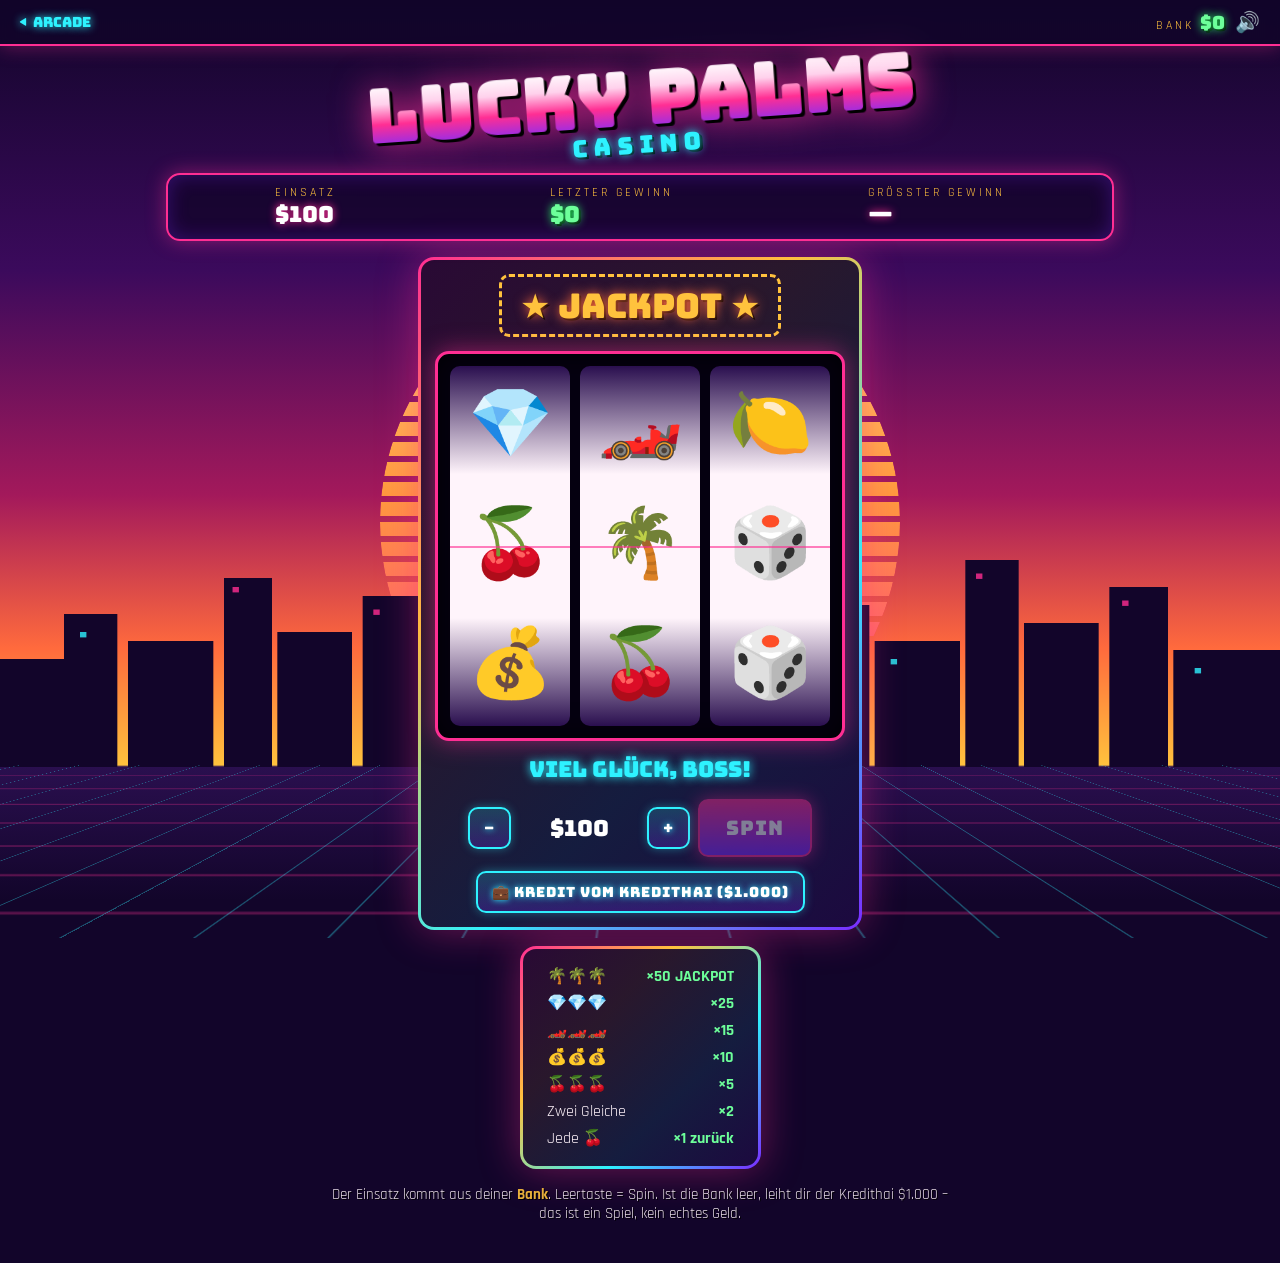
==== neon-heat/casino.html @ c2a8f88b "Add Neon Heat Arcade: hub with shared bank and six neon mini-games Co-Authored-By: Claude Opus 5.5 <" ====
<!doctype html>
<html lang="de">
<head>
<meta charset="utf-8">
<meta name="viewport" content="width=device-width, initial-scale=1">
<title>Lucky Palms Casino</title>
<link href="https://fonts.googleapis.com/css2?family=Bungee&family=Rajdhani:wght@500;700&display=swap" rel="stylesheet">
<link rel="stylesheet" href="shared.css">
<style>
  .machine { display: flex; flex-direction: column; align-items: center; gap: 14px; }
  .marquee { font-family: "Bungee", sans-serif; font-size: clamp(22px, 5vw, 34px); color: var(--sun); text-shadow: 0 0 12px var(--hot), 2px 2px 0 #000;
    padding: 6px 18px; border-radius: 10px; border: 3px dashed var(--sun); animation: bulbs 1s steps(2) infinite; }
  @keyframes bulbs { 50% { border-color: var(--pink); color: #fff; } }
  .reels { display: flex; gap: 10px; padding: 12px; border-radius: 14px; background: #050010; border: 3px solid var(--pink); box-shadow: inset 0 0 30px rgba(0,0,0,.8), 0 0 24px rgba(255,46,147,.5); }
  .reel { width: clamp(80px, 22vw, 120px); height: clamp(240px, 66vw, 360px); overflow: hidden; border-radius: 10px; position: relative;
    background: linear-gradient(180deg, #2a0f4f, #fff4fb 30%, #fff4fb 70%, #2a0f4f); }
  .reel::after { content: ""; position: absolute; left: 0; right: 0; top: 50%; height: 2px; background: rgba(255,46,147,.6); }
  .strip { position: absolute; left: 0; right: 0; top: 0; will-change: transform; }
  .sym { height: clamp(80px, 22vw, 120px); display: grid; place-items: center; font-size: clamp(44px, 12vw, 68px); }
  .reel.win { box-shadow: 0 0 0 4px var(--green), 0 0 30px var(--green); }
  .bet { font-family: "Bungee", sans-serif; font-size: 22px; min-width: 120px; text-align: center; color: #fff; }
  .msg { font-family: "Bungee", sans-serif; font-size: 22px; min-height: 30px; text-align: center; color: var(--cyan); text-shadow: 0 0 10px var(--cyan); }
  table.pay { border-collapse: collapse; font-size: 16px; }
  table.pay td { padding: 3px 10px; }
  table.pay td:last-child { color: var(--green); font-weight: 700; text-align: right; }
  @media (prefers-reduced-motion: reduce) { .marquee { animation: none; } }
</style>
</head>
<body>
<div class="wrap">
  <div class="title"><h1>LUCKY PALMS</h1><br><span class="sub">CASINO</span></div>
  <div class="hud">
    <div class="stat"><span class="k">Einsatz</span><span class="v" id="betHud">$100</span></div>
    <div class="stat"><span class="k">Letzter Gewinn</span><span class="v cash" id="lastWin">$0</span></div>
    <div class="stat"><span class="k">Größter Gewinn</span><span class="v" id="best">—</span></div>
  </div>
  <div class="panel machine" id="frame">
    <div class="marquee">★ JACKPOT ★</div>
    <div class="reels" id="reels"></div>
    <div class="msg" id="msg">Viel Glück, Boss!</div>
    <div class="row">
      <button class="btn" id="minus">−</button><span class="bet" id="bet">$100</span><button class="btn" id="plus">+</button>
      <button class="btn hot big" id="spin">SPIN</button>
    </div>
    <div class="row"><button class="btn" id="loan">💼 Kredit vom Kredithai ($1.000)</button></div>
  </div>
  <div class="panel">
    <table class="pay">
      <tr><td>🌴🌴🌴</td><td>×50 JACKPOT</td></tr>
      <tr><td>💎💎💎</td><td>×25</td></tr>
      <tr><td>🏎️🏎️🏎️</td><td>×15</td></tr>
      <tr><td>💰💰💰</td><td>×10</td></tr>
      <tr><td>🍒🍒🍒</td><td>×5</td></tr>
      <tr><td>Zwei Gleiche</td><td>×2</td></tr>
      <tr><td>Jede 🍒</td><td>×1 zurück</td></tr>
    </table>
  </div>
  <p class="help">Der Einsatz kommt aus deiner <b>Bank</b>. Leertaste = Spin. Ist die Bank leer, leiht dir der Kredithai $1.000 – das ist ein Spiel, kein echtes Geld.</p>
</div>
<script src="shared.js"></script>
<script>
NH.init();
const SYMS = ['🍒', '💰', '🏎️', '💎', '🌴', '🍋', '🎲'];
const WEIGHTS = [6, 5, 4, 3, 1.5, 6, 6];
const PAY = { '🌴': 50, '💎': 25, '🏎️': 15, '💰': 10, '🍒': 5, '🍋': 3, '🎲': 3 };
const BETS = [10, 50, 100, 250, 500, 1000, 5000];
let betI = 2, spinning = false;
const reelsEl = document.getElementById('reels');
const reels = [];
for (let r = 0; r < 3; r++) {
  const reel = document.createElement('div'); reel.className = 'reel';
  const strip = document.createElement('div'); strip.className = 'strip';
  reel.appendChild(strip); reelsEl.appendChild(reel);
  reels.push({ reel, strip, cur: [rand(), rand(), rand()] });
}
function rand() {
  const tot = WEIGHTS.reduce((a, b) => a + b); let x = Math.random() * tot;
  for (let i = 0; i < SYMS.length; i++) { x -= WEIGHTS[i]; if (x < 0) return SYMS[i]; }
  return SYMS[0];
}
function symH() { return reels[0].reel.clientHeight / 3; }
function renderStatic(r) { r.strip.style.transition = 'none'; r.strip.style.transform = 'translateY(0)'; r.strip.innerHTML = r.cur.map(s => `<div class="sym">${s}</div>`).join(''); }
reels.forEach(renderStatic);

function updateBet() {
  const b = BETS[betI];
  document.getElementById('bet').textContent = NH.money(b);
  document.getElementById('betHud').textContent = NH.money(b);
  document.getElementById('spin').disabled = spinning || NH.bank.get() < b;
  document.getElementById('loan').style.display = NH.bank.get() < BETS[0] ? '' : 'none';
  const best = NH.best('casino'); document.getElementById('best').textContent = best === null ? '—' : NH.money(best);
}
function msg(t, c) { const m = document.getElementById('msg'); m.textContent = t; m.style.color = c || ''; }

async function spin() {
  const bet = BETS[betI];
  if (spinning || NH.bank.get() < bet) return;
  spinning = true; NH.bank.add(-bet); updateBet(); msg('Die Walzen drehen sich...');
  reels.forEach(r => r.reel.classList.remove('win'));
  const result = [rand(), rand(), rand()];
  const h = symH();
  await Promise.all(reels.map((r, i) => new Promise(res => {
    const n = 18 + i * 8;
    const filler = Array.from({ length: n }, rand);
    // Ziel: mittleres Symbol = result[i]
    const before = rand(), after = rand();
    const all = [...r.cur, ...filler, before, result[i], after];
    r.strip.style.transition = 'none'; r.strip.style.transform = 'translateY(0)';
    r.strip.innerHTML = all.map(s => `<div class="sym">${s}</div>`).join('');
    void r.strip.offsetWidth;
    const dur = 1.2 + i * .45;
    r.strip.style.transition = `transform ${dur}s cubic-bezier(.15,.75,.25,1.05)`;
    r.strip.style.transform = `translateY(${-(all.length - 3) * h}px)`;
    let ticks = 0; const tk = setInterval(() => { NH.beep(900 + Math.random() * 300, .02, 'square', .02); if (++ticks > dur * 14) clearInterval(tk); }, 70);
    setTimeout(() => { clearInterval(tk); NH.beep(220, .08, 'triangle', .07); r.cur = [before, result[i], after]; renderStatic(r); res(); }, dur * 1000 + 60);
  })));
  settle(result, bet);
  spinning = false; updateBet();
}
function settle([a, b, c], bet) {
  let mult = 0, label = '';
  if (a === b && b === c) { mult = PAY[a]; label = a === '🌴' ? 'JACKPOT!!!' : 'DREIERREIHE!'; reels.forEach(r => r.reel.classList.add('win')); }
  else if (a === b || b === c || a === c) {
    mult = 2; label = 'ZWEI GLEICHE';
    const s = a === b ? a : (b === c ? b : a);
    [a, b, c].forEach((x, i) => { if (x === s) reels[i].reel.classList.add('win'); });
  }
  else if ([a, b, c].includes('🍒')) { mult = 1; label = 'Kirsche – Einsatz zurück'; }
  const win = bet * mult;
  document.getElementById('lastWin').textContent = NH.money(win);
  if (win > 0) {
    NH.bank.add(win);
    msg(`${label} +${NH.money(win)}`, mult >= 10 ? '#ffc23d' : '#6dff9a');
    if (mult >= 10) { NH.jingle(); NH.flash(); } else if (mult > 1) NH.beep(880, .15, 'triangle', .06);
    if (win > bet) NH.best('casino', win - bet);
  } else { msg('Nichts. Das Haus gewinnt immer...', '#ff6a3d'); NH.beep(160, .2, 'sawtooth', .04); }
}
document.getElementById('spin').onclick = spin;
document.getElementById('plus').onclick = () => { betI = Math.min(BETS.length - 1, betI + 1); NH.beep(660, .04); updateBet(); };
document.getElementById('minus').onclick = () => { betI = Math.max(0, betI - 1); NH.beep(440, .04); updateBet(); };
document.getElementById('loan').onclick = () => { NH.bank.add(1000); msg('Der Kredithai grinst. Verzock es nicht.', '#ff2e93'); NH.beep(200, .3, 'sawtooth', .05, 200); updateBet(); };
document.addEventListener('keydown', e => { if (e.key === ' ') { e.preventDefault(); spin(); } });
window.addEventListener('resize', () => reels.forEach(renderStatic));
updateBet();
</script>
</body>
</html>
---- neon-heat/shared.css ----
/* Neon Heat Arcade – gemeinsames Theme */
:root {
  --pink: #ff2e93;
  --hot: #ff6a3d;
  --sun: #ffc23d;
  --cyan: #2ef2ff;
  --violet: #7b2cff;
  --green: #6dff9a;
  --night: #12052a;
  --panel: rgba(18, 5, 42, .78);
  --text: #fff4fb;
}
* { box-sizing: border-box; }
html, body { margin: 0; min-height: 100%; }
body {
  background: var(--night);
  color: var(--text);
  font-family: "Rajdhani", system-ui, sans-serif;
  overflow-x: hidden;
  -webkit-tap-highlight-color: transparent;
}

/* Hintergrund */
.nh-sky { position: fixed; inset: 0; z-index: -3;
  background: linear-gradient(180deg, #12052a 0%, #3b0a5c 30%, #a3195b 55%, #ff6a3d 72%, #ffc23d 85%, #2a0f4f 85.2%, #12052a 100%); }
.nh-sun { position: fixed; left: 50%; top: 58%; transform: translate(-50%, -50%); z-index: -3;
  width: min(60vw, 520px); aspect-ratio: 1; border-radius: 50%;
  background: linear-gradient(180deg, #ffe66d 0%, #ff9a3d 45%, #ff2e93 100%);
  -webkit-mask: repeating-linear-gradient(180deg, #000 0 14px, transparent 14px 20px);
          mask: repeating-linear-gradient(180deg, #000 0 14px, transparent 14px 20px);
  filter: drop-shadow(0 0 60px rgba(255, 46, 147, .6)); }
.nh-skyline { position: fixed; left: 0; right: 0; bottom: 14.8%; width: 100%; height: 30vh; z-index: -2; }
.nh-floor { position: fixed; left: -50%; right: -50%; bottom: 0; height: 15%; z-index: -2;
  background:
    linear-gradient(90deg, rgba(46,242,255,.35) 1px, transparent 1px) 0 0 / 60px 100%,
    linear-gradient(0deg, rgba(255,46,147,.35) 1px, transparent 1px) 0 0 / 100% 18px;
  transform: perspective(200px) rotateX(55deg); transform-origin: top; }

/* Topbar */
.nh-top { position: sticky; top: 0; z-index: 5; display: flex; justify-content: space-between; align-items: center; gap: 10px;
  padding: 10px 16px; background: rgba(18,5,42,.82); border-bottom: 2px solid var(--pink);
  box-shadow: 0 0 20px rgba(255,46,147,.4); backdrop-filter: blur(6px); }
.nh-top a { color: var(--cyan); text-decoration: none; font-family: "Bungee", sans-serif; font-size: 14px; text-shadow: 0 0 8px var(--cyan); }
.nh-top a:hover { color: #fff; }
.nh-bank { font-family: "Bungee", sans-serif; color: var(--green); text-shadow: 0 0 10px #2bff6a, 2px 2px 0 #000; font-size: 18px; white-space: nowrap; }
.nh-bank small { font-family: "Rajdhani", sans-serif; font-size: 12px; letter-spacing: 3px; color: var(--sun); text-shadow: none; margin-right: 6px; }
.nh-snd { background: none; border: 0; font-size: 20px; cursor: pointer; padding: 0 4px; }

/* Layout */
.wrap { max-width: 980px; margin: 0 auto; padding: 20px 16px 40px; display: flex; flex-direction: column; align-items: center; gap: 16px; }
.title { text-align: center; line-height: .95; user-select: none; }
.title h1 { margin: 0; font-family: "Bungee", sans-serif; font-size: clamp(36px, 8vw, 72px); letter-spacing: 2px; display: inline-block; transform: rotate(-4deg);
  background: linear-gradient(180deg, #fff 0%, #ffd1ec 30%, var(--pink) 60%, var(--violet) 100%);
  -webkit-background-clip: text; background-clip: text; color: transparent;
  filter: drop-shadow(3px 3px 0 #000) drop-shadow(0 0 18px rgba(255,46,147,.7)); }
.title .sub { display: inline-block; transform: rotate(-4deg); font-family: "Bungee", sans-serif; font-size: clamp(14px, 3.4vw, 24px);
  color: var(--cyan); letter-spacing: 6px; text-shadow: 0 0 10px var(--cyan), 2px 2px 0 #000; }

.hud { width: 100%; display: flex; flex-wrap: wrap; justify-content: space-around; gap: 10px;
  background: var(--panel); border: 2px solid var(--pink); border-radius: 14px; padding: 10px 14px;
  box-shadow: 0 0 20px rgba(255,46,147,.45), inset 0 0 20px rgba(123,44,255,.3); backdrop-filter: blur(6px); }
.stat { display: flex; flex-direction: column; min-width: 80px; }
.stat .k { font-size: 12px; letter-spacing: 3px; text-transform: uppercase; color: var(--sun); }
.stat .v { font-family: "Bungee", sans-serif; font-size: 22px; color: #fff; text-shadow: 0 0 8px var(--pink); }
.stat .v.cash { color: var(--green); text-shadow: 0 0 10px #2bff6a, 2px 2px 0 #000; }

.panel { background: var(--panel); border-radius: 16px; padding: 14px; border: 3px solid transparent;
  background-image: linear-gradient(rgba(18,5,42,.9), rgba(18,5,42,.9)), linear-gradient(135deg, var(--pink), var(--sun), var(--cyan), var(--violet));
  background-origin: border-box; background-clip: padding-box, border-box; box-shadow: 0 0 40px rgba(255,46,147,.4); }

.btn { font-family: "Bungee", sans-serif; font-size: 14px; letter-spacing: 1px; color: #fff; cursor: pointer;
  padding: 10px 14px; border-radius: 10px; border: 2px solid var(--cyan);
  background: linear-gradient(180deg, rgba(46,242,255,.18), rgba(123,44,255,.25));
  text-shadow: 0 0 6px var(--cyan); box-shadow: 0 0 10px rgba(46,242,255,.35);
  transition: transform .1s, box-shadow .2s, background .2s; }
.btn:hover { transform: translateY(-2px); box-shadow: 0 0 18px rgba(46,242,255,.7); }
.btn:disabled { opacity: .45; cursor: not-allowed; transform: none; }
.btn.hot { border-color: var(--pink); background: linear-gradient(180deg, var(--pink), var(--violet)); text-shadow: none; box-shadow: 0 0 18px rgba(255,46,147,.8); }
.btn.big { font-size: 20px; padding: 14px 26px; }
.row { display: flex; flex-wrap: wrap; gap: 8px; justify-content: center; align-items: center; }
.help { font-size: 15px; opacity: .9; text-align: center; max-width: 640px; text-shadow: 1px 1px 0 #000; margin: 0; }
.help b { color: var(--sun); }

/* Overlay */
.nh-overlay { position: fixed; inset: 0; display: none; place-items: center; z-index: 20; background: rgba(18,5,42,.6); backdrop-filter: blur(3px); }
.nh-overlay.show { display: grid; animation: nhfade .4s; }
.nh-overlay.lose { background: rgba(60,0,10,.65); backdrop-filter: grayscale(1) blur(2px); }
@keyframes nhfade { from { opacity: 0; } }
.nh-banner { text-align: center; padding: 16px; max-width: 700px; }
.nh-banner h2 { font-family: "Bungee", sans-serif; margin: 0; font-size: clamp(40px, 10vw, 100px); line-height: 1; transform: rotate(-3deg);
  animation: nhslam .5s cubic-bezier(.2,1.6,.4,1); }
.nh-overlay.win h2 { color: var(--sun); text-shadow: 4px 4px 0 #000, 0 0 30px var(--hot); }
.nh-overlay.lose h2 { color: #ff3b3b; text-shadow: 4px 4px 0 #000, 0 0 30px #f00; }
@keyframes nhslam { from { transform: scale(3) rotate(-3deg); opacity: 0; } }
.nh-banner p { font-size: 22px; font-weight: 700; margin: 10px 0 20px; text-shadow: 2px 2px 0 #000; }

.nh-flash { position: fixed; inset: 0; background: #fff; opacity: 0; pointer-events: none; z-index: 19; }
.nh-flash.go { animation: nhflash .45s ease-out; }
@keyframes nhflash { 0% { opacity: .9; } 100% { opacity: 0; } }
.shake { animation: nhshake .5s; }
@keyframes nhshake { 10%,90% { transform: translate(-2px,1px); } 20%,80% { transform: translate(4px,-2px); } 30%,50%,70% { transform: translate(-6px,3px); } 40%,60% { transform: translate(6px,-3px); } }
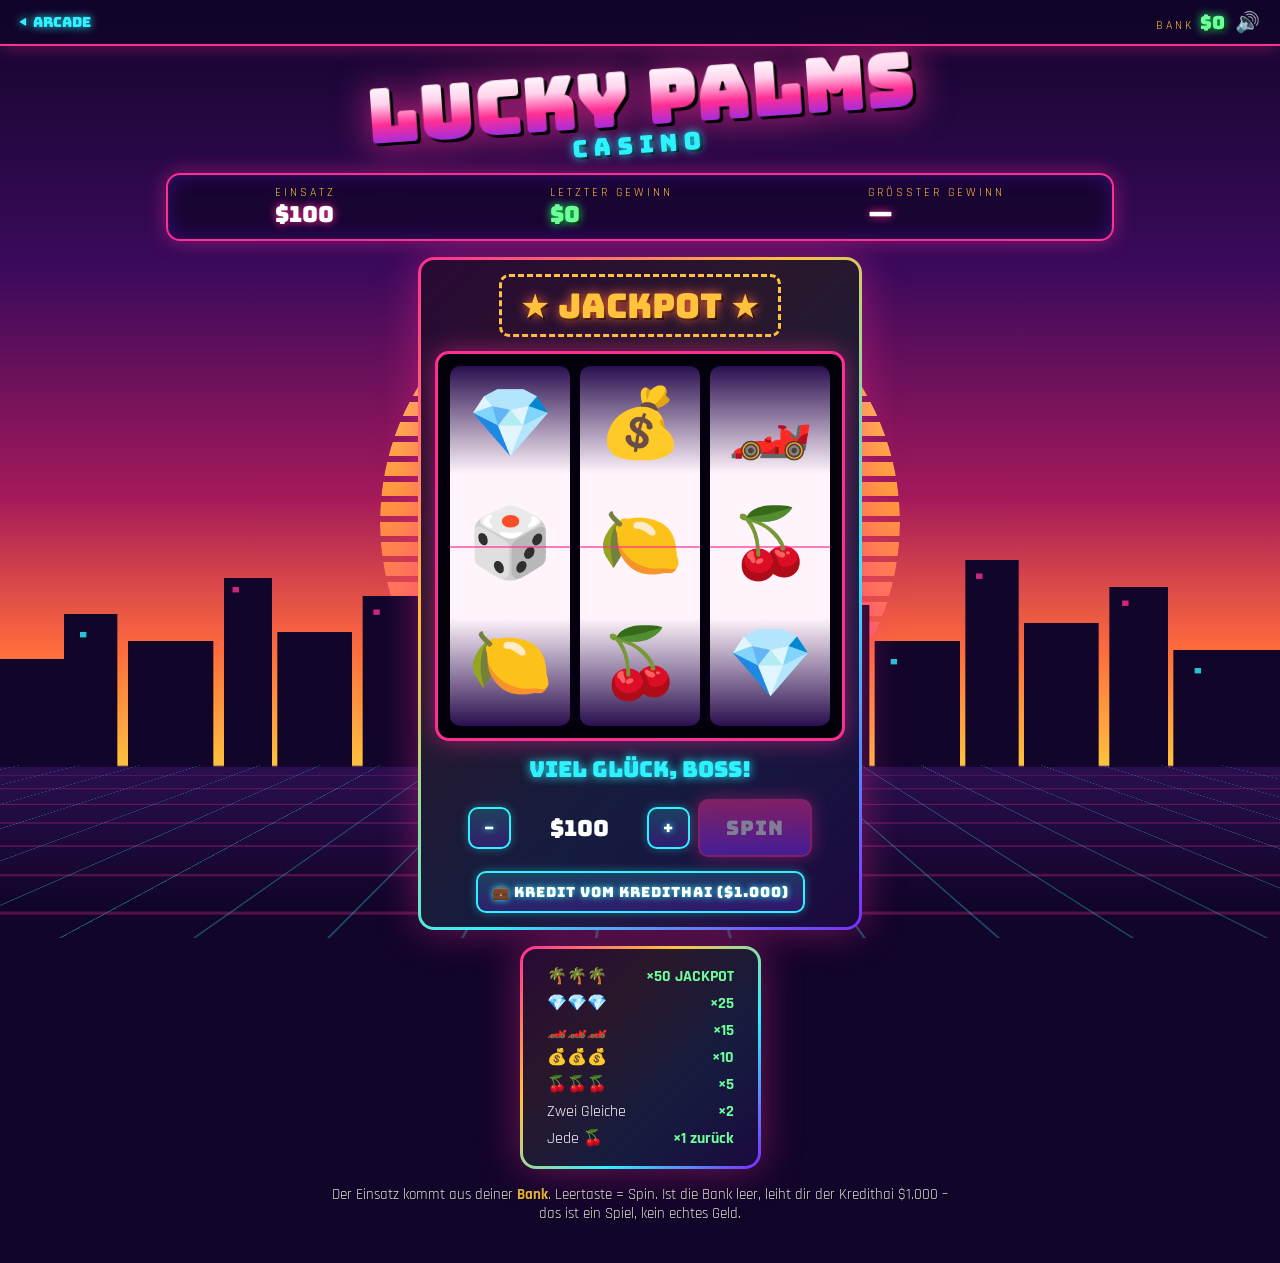
==== commit 4af6dc1b: "Fix arcade bugs: keep loot when leaving mid-run, casino bet lock, getaway record and swipe - Safe Cr" ====
--- a/neon-heat/casino.html
+++ b/neon-heat/casino.html
@@ -83,6 +83,8 @@
 reels.forEach(renderStatic);
 
 function updateBet() {
+  // Einsatz automatisch senken, wenn die Bank ihn nicht mehr deckt
+  while (!spinning && betI > 0 && NH.bank.get() < BETS[betI] && NH.bank.get() >= BETS[0]) betI--;
   const b = BETS[betI];
   document.getElementById('bet').textContent = NH.money(b);
   document.getElementById('betHud').textContent = NH.money(b);
@@ -140,7 +142,7 @@
 document.getElementById('minus').onclick = () => { betI = Math.max(0, betI - 1); NH.beep(440, .04); updateBet(); };
 document.getElementById('loan').onclick = () => { NH.bank.add(1000); msg('Der Kredithai grinst. Verzock es nicht.', '#ff2e93'); NH.beep(200, .3, 'sawtooth', .05, 200); updateBet(); };
 document.addEventListener('keydown', e => { if (e.key === ' ') { e.preventDefault(); spin(); } });
-window.addEventListener('resize', () => reels.forEach(renderStatic));
+window.addEventListener('resize', () => { if (!spinning) reels.forEach(renderStatic); });
 updateBet();
 </script>
 </body>
